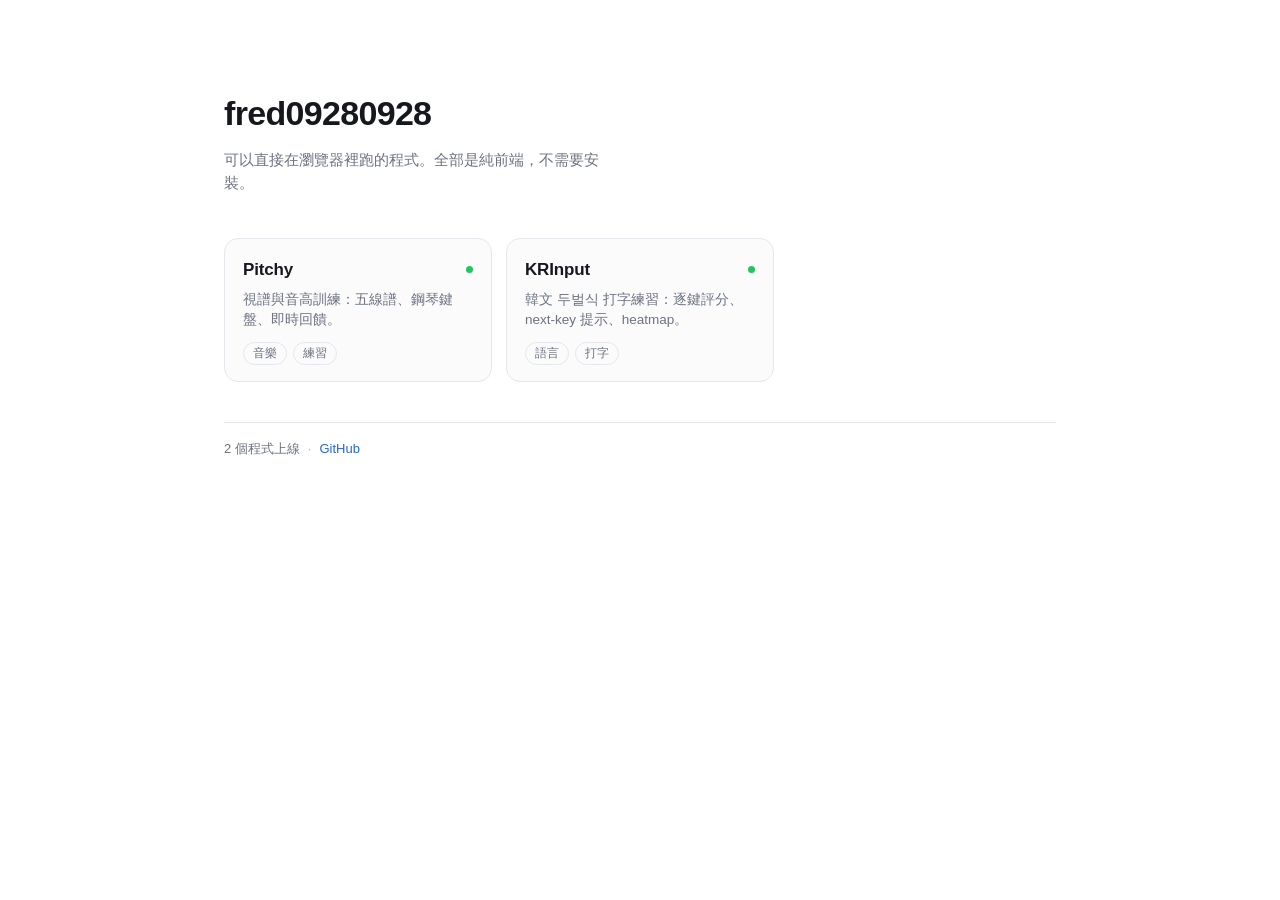
==== index.html @ cbb3f428 "Portal: menu for browser apps (Pitchy, KRInput)" ====
<!doctype html>
<html lang="zh-Hant">
<head>
<meta charset="utf-8">
<meta name="viewport" content="width=device-width, initial-scale=1">
<title>fred09280928 · 作品選單</title>
<meta name="description" content="fred09280928 的瀏覽器小工具選單：Pitchy、KRInput，以及之後新增的程式。">
<link rel="icon" href="data:image/svg+xml,<svg xmlns='http://www.w3.org/2000/svg' viewBox='0 0 100 100'><rect width='100' height='100' rx='22' fill='%23111'/><text x='50' y='68' font-size='54' font-family='system-ui' text-anchor='middle' fill='%23fff'>F</text></svg>">
<link rel="stylesheet" href="style.css">
</head>
<body>
<main>
  <header class="head">
    <h1>fred09280928</h1>
    <p class="sub">可以直接在瀏覽器裡跑的程式。全部是純前端，不需要安裝。</p>
  </header>

  <section id="apps" class="grid" aria-label="程式清單"></section>

  <footer class="foot">
    <span id="count"></span>
    <span class="sep">·</span>
    <a href="https://github.com/fred09280928" rel="me">GitHub</a>
  </footer>
</main>

<script>
const TAGS_HIDDEN = new Set([]); // 預留：若要隱藏某些 tag 的分類

function card(app) {
  const a = document.createElement("a");
  a.className = "card" + (app.status === "soon" ? " soon" : "");
  a.href = app.url;
  a.rel = "noopener";
  if (app.status === "soon") a.setAttribute("aria-disabled", "true");

  const dot = app.status === "live" ? "dot live" : "dot";
  a.innerHTML =
    `<div class="row"><h2>${esc(app.name)}</h2><span class="${dot}" title="${app.status === "live" ? "已上線" : "施工中"}"></span></div>` +
    `<p class="desc">${esc(app.desc || "")}</p>` +
    (app.tags && app.tags.length
      ? `<ul class="tags">${app.tags.filter(t => !TAGS_HIDDEN.has(t)).map(t => `<li>${esc(t)}</li>`).join("")}</ul>`
      : "");
  return a;
}

function esc(s) {
  return String(s).replace(/[&<>"']/g, c => ({"&":"&amp;","<":"&lt;",">":"&gt;",'"':"&quot;","'":"&#39;"}[c]));
}

fetch("apps.json", { cache: "no-store" })
  .then(r => r.ok ? r.json() : Promise.reject(r.status))
  .then(list => {
    const box = document.getElementById("apps");
    list.forEach(app => box.appendChild(card(app)));
    const live = list.filter(a => a.status === "live").length;
    document.getElementById("count").textContent = `${live} 個程式上線`;
  })
  .catch(err => {
    document.getElementById("apps").innerHTML =
      `<p class="err">清單載入失敗（${err}）。請直接開 <a href="/pitchy/">Pitchy</a> 或 <a href="/KRInput/">KRInput</a>。</p>`;
  });
</script>
</body>
</html>
---- style.css ----
:root {
  --bg: #ffffff;
  --fg: #16181d;
  --muted: #6b7280;
  --line: #e5e7eb;
  --card: #fbfbfc;
  --hover: #f3f4f6;
  --accent: #2563eb;
}
@media (prefers-color-scheme: dark) {
  :root {
    --bg: #0e1116;
    --fg: #e8eaed;
    --muted: #9aa1ab;
    --line: #232830;
    --card: #151a21;
    --hover: #1b222b;
    --accent: #6ea8fe;
  }
}

* { box-sizing: border-box; }

html, body {
  margin: 0;
  background: var(--bg);
  color: var(--fg);
  font-family: -apple-system, BlinkMacSystemFont, "Segoe UI", "PingFang TC",
               "Noto Sans TC", "Helvetica Neue", Arial, sans-serif;
  -webkit-font-smoothing: antialiased;
  line-height: 1.5;
}

main {
  max-width: 880px;
  margin: 0 auto;
  padding: clamp(32px, 7vw, 88px) 24px 48px;
}

.head h1 {
  margin: 0;
  font-size: clamp(26px, 4vw, 34px);
  letter-spacing: -0.02em;
  font-weight: 650;
}

.head .sub {
  margin: 10px 0 0;
  color: var(--muted);
  font-size: 15px;
  max-width: 46ch;
}

.grid {
  display: grid;
  grid-template-columns: repeat(auto-fill, minmax(250px, 1fr));
  gap: 14px;
  margin-top: clamp(28px, 5vw, 44px);
}

.card {
  display: block;
  padding: 18px 18px 16px;
  border: 1px solid var(--line);
  border-radius: 14px;
  background: var(--card);
  color: inherit;
  text-decoration: none;
  transition: background .15s ease, border-color .15s ease, transform .15s ease;
}

.card:hover, .card:focus-visible {
  background: var(--hover);
  border-color: color-mix(in srgb, var(--accent) 45%, var(--line));
  transform: translateY(-1px);
  outline: none;
}

.card.soon { opacity: .62; }

.row {
  display: flex;
  align-items: center;
  gap: 8px;
}

.row h2 {
  margin: 0;
  font-size: 17px;
  font-weight: 600;
  letter-spacing: -0.01em;
}

.dot {
  width: 7px; height: 7px;
  margin-left: auto;
  border-radius: 50%;
  background: var(--muted);
  flex: none;
}
.dot.live { background: #22c55e; }

.desc {
  margin: 7px 0 0;
  color: var(--muted);
  font-size: 13.5px;
  min-height: 2.8em;
}

.tags {
  list-style: none;
  display: flex;
  flex-wrap: wrap;
  gap: 6px;
  padding: 0;
  margin: 12px 0 0;
}

.tags li {
  font-size: 11.5px;
  color: var(--muted);
  border: 1px solid var(--line);
  border-radius: 999px;
  padding: 2px 9px;
}

.foot {
  margin-top: 40px;
  padding-top: 16px;
  border-top: 1px solid var(--line);
  color: var(--muted);
  font-size: 13px;
  display: flex;
  gap: 8px;
  align-items: center;
}

.foot a { color: var(--accent); text-decoration: none; }
.foot a:hover { text-decoration: underline; }
.sep { opacity: .5; }

.err {
  grid-column: 1 / -1;
  color: var(--muted);
  font-size: 14px;
}
.err a { color: var(--accent); }

@media (prefers-reduced-motion: reduce) {
  .card { transition: none; }
}
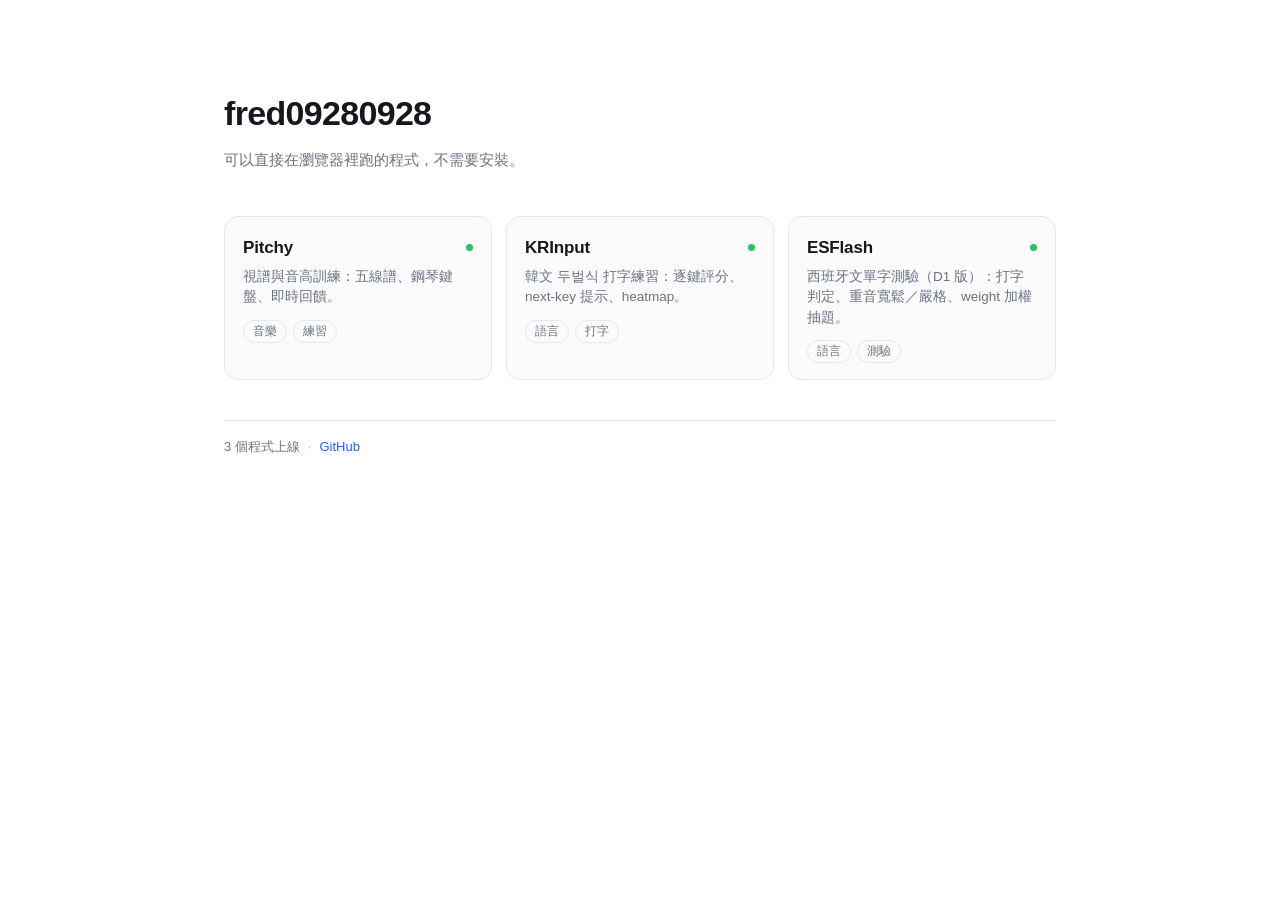
==== commit f4000039: "portal: subtitle no longer claims every app is pure frontend" ====
--- a/index.html
+++ b/index.html
@@ -12,7 +12,7 @@
 <main>
   <header class="head">
     <h1>fred09280928</h1>
-    <p class="sub">可以直接在瀏覽器裡跑的程式。全部是純前端，不需要安裝。</p>
+    <p class="sub">可以直接在瀏覽器裡跑的程式，不需要安裝。</p>
   </header>
 
   <section id="apps" class="grid" aria-label="程式清單"></section>
